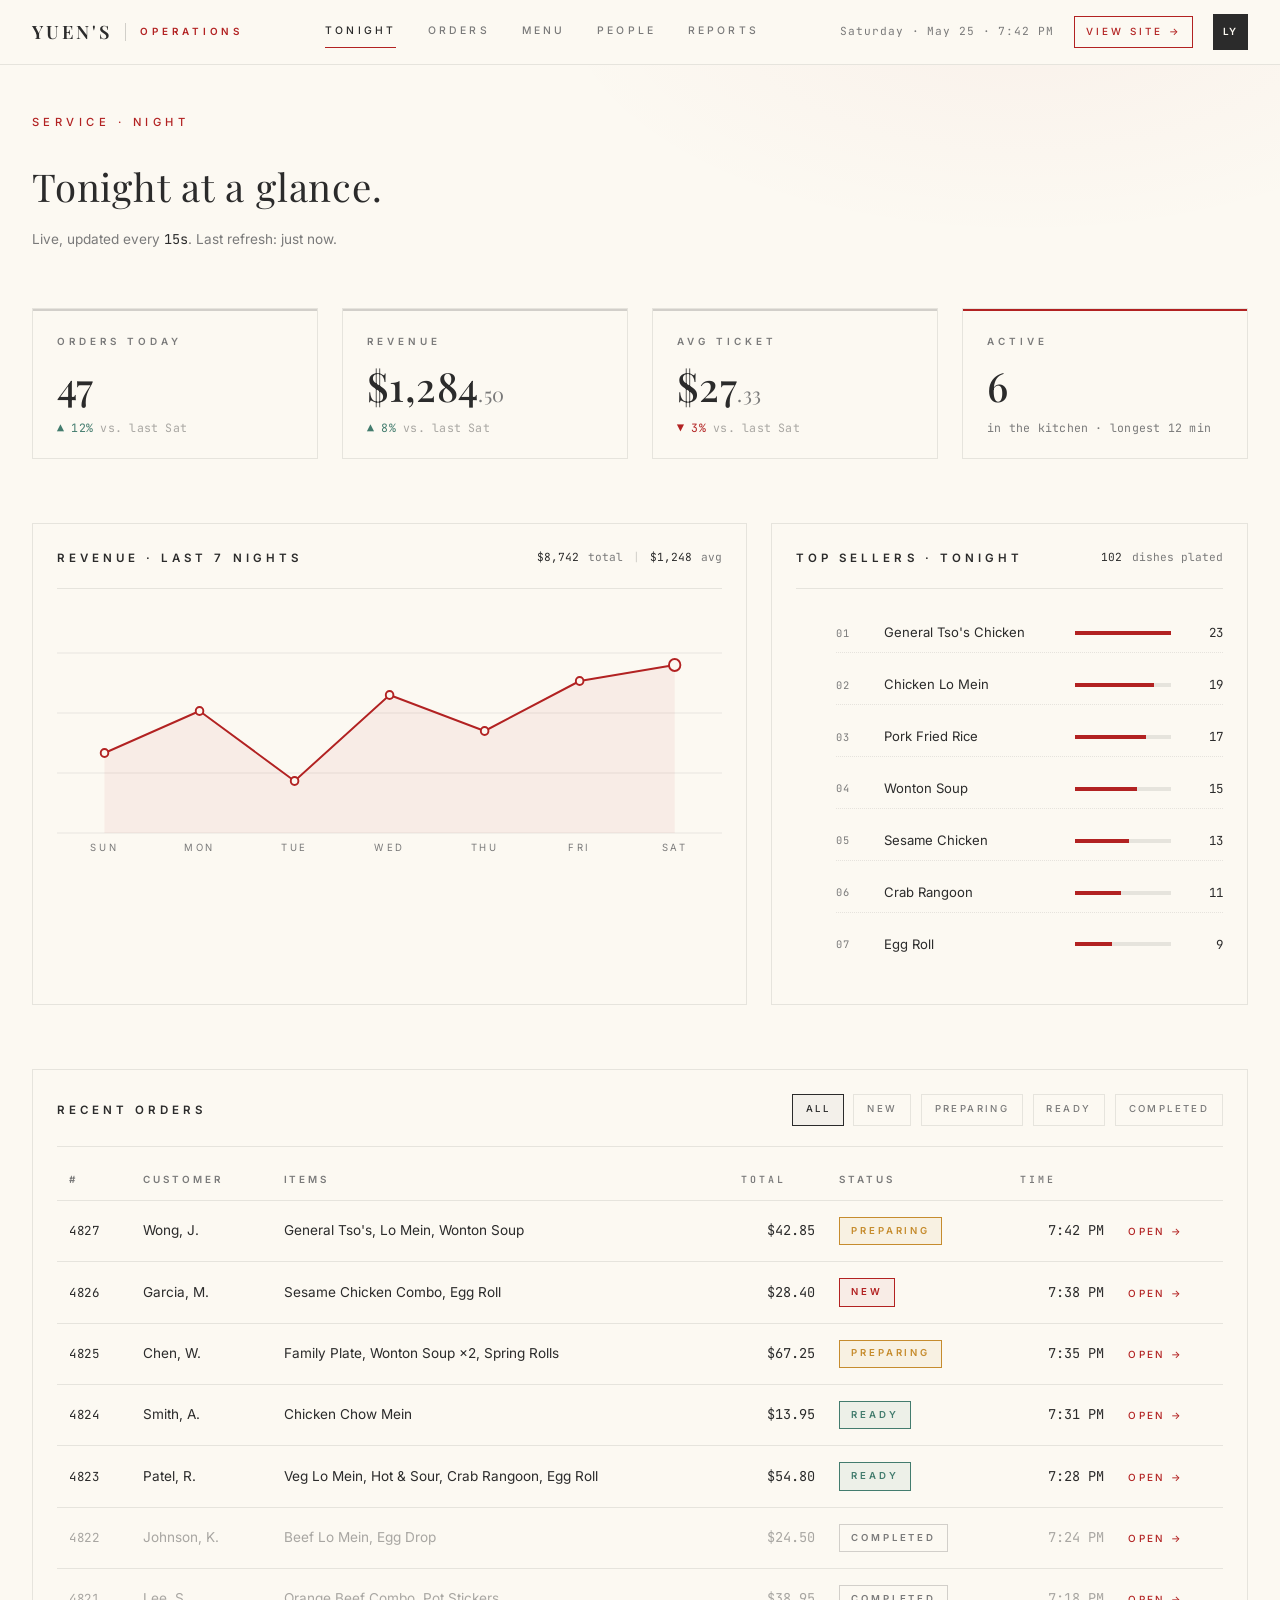
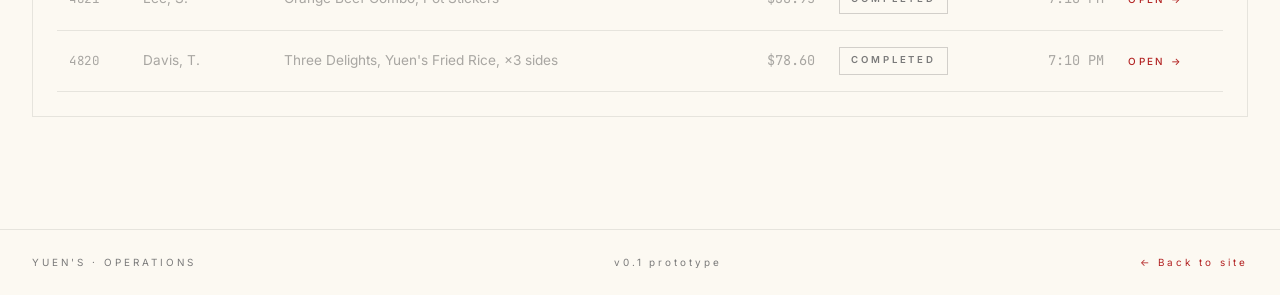
==== dashboard/index.html @ af9641c1 "Initial Yuen's landing site + ops dashboard prototype Design system (design.md) is the source of tru" ====
<!DOCTYPE html>
<html lang="en">
<head>
  <meta charset="UTF-8" />
  <meta name="viewport" content="width=device-width, initial-scale=1.0" />
  <title>Yuen's · Operations · Tonight</title>
  <meta name="description" content="Restaurant operations dashboard for Yuen's Chinese Food Carryout — orders, revenue, and kitchen status at a glance." />

  <link rel="preconnect" href="https://fonts.googleapis.com" />
  <link rel="preconnect" href="https://fonts.gstatic.com" crossorigin />
  <link href="https://fonts.googleapis.com/css2?family=Playfair+Display:wght@400;500;600&family=Inter:wght@300;400;500;600;700&family=Noto+Serif+SC:wght@400;500;600&family=JetBrains+Mono:wght@400;500&display=swap" rel="stylesheet" />

  <link rel="stylesheet" href="../styles.css" />
  <link rel="stylesheet" href="dashboard.css" />
</head>
<body class="dash">

  <!-- TOP BAR ──────────────────────────────────────────────────────── -->
  <header class="dash__topbar">
    <div class="dash__topbar-inner">
      <div class="dash__brand">
        <span class="dash__wordmark">YUEN'S</span>
        <span class="dash__divider"></span>
        <span class="dash__context">OPERATIONS</span>
      </div>

      <nav class="dash__nav" aria-label="Dashboard sections">
        <a href="#" class="is-active">TONIGHT</a>
        <a href="#">ORDERS</a>
        <a href="#">MENU</a>
        <a href="#">PEOPLE</a>
        <a href="#">REPORTS</a>
      </nav>

      <div class="dash__meta">
        <span class="dash__date" id="js-date">Saturday · May 25 · 7:42 PM</span>
        <a href="../index.html" class="dash__view-site">VIEW SITE&nbsp;→</a>
        <div class="dash__avatar" aria-label="Linda Yuen">LY</div>
      </div>
    </div>
  </header>


  <!-- PAGE HEADER ────────────────────────────────────────────────────── -->
  <section class="dash__page-head">
    <div class="dash__container">
      <p class="eyebrow">SERVICE · NIGHT</p>
      <h1 class="dash__h1">Tonight at a glance.</h1>
      <p class="dash__sub">Live, updated every <span class="dash__data">15s</span>. Last refresh: <span id="js-refresh">just now</span>.</p>
    </div>
  </section>


  <!-- KPI STRIP ──────────────────────────────────────────────────────── -->
  <section class="dash__section">
    <div class="dash__container">
      <div class="dash__kpis">

        <article class="kpi">
          <span class="kpi__accent"></span>
          <p class="kpi__label">ORDERS TODAY</p>
          <p class="kpi__value">47</p>
          <p class="kpi__delta kpi__delta--up">▲ 12% <span>vs. last Sat</span></p>
        </article>

        <article class="kpi">
          <span class="kpi__accent"></span>
          <p class="kpi__label">REVENUE</p>
          <p class="kpi__value">$1,284<span class="kpi__cents">.50</span></p>
          <p class="kpi__delta kpi__delta--up">▲ 8% <span>vs. last Sat</span></p>
        </article>

        <article class="kpi">
          <span class="kpi__accent"></span>
          <p class="kpi__label">AVG TICKET</p>
          <p class="kpi__value">$27<span class="kpi__cents">.33</span></p>
          <p class="kpi__delta kpi__delta--down">▼ 3% <span>vs. last Sat</span></p>
        </article>

        <article class="kpi kpi--accent">
          <span class="kpi__accent"></span>
          <p class="kpi__label">ACTIVE</p>
          <p class="kpi__value">6</p>
          <p class="kpi__delta">in the kitchen · longest 12 min</p>
        </article>

      </div>
    </div>
  </section>


  <!-- TREND + TOP SELLERS ────────────────────────────────────────────── -->
  <section class="dash__section">
    <div class="dash__container dash__split">

      <article class="card card--trend">
        <header class="card__head">
          <h2>REVENUE · LAST 7 NIGHTS</h2>
          <div class="card__head-meta">
            <span class="dash__data">$8,742</span> total
            <span class="dash__pipe">|</span>
            <span class="dash__data">$1,248</span> avg
          </div>
        </header>

        <!-- Sparkline SVG ───── -->
        <div class="trend">
          <svg class="trend__svg" viewBox="0 0 700 240" preserveAspectRatio="none" aria-label="Revenue, last 7 nights">
            <!-- gridlines -->
            <g class="trend__grid">
              <line x1="0" y1="40"  x2="700" y2="40"  />
              <line x1="0" y1="100" x2="700" y2="100" />
              <line x1="0" y1="160" x2="700" y2="160" />
              <line x1="0" y1="220" x2="700" y2="220" />
            </g>

            <!-- area fill under curve -->
            <path class="trend__area" d="M50,140 L150,98 L250,168 L350,82 L450,118 L550,68 L650,52 L650,220 L50,220 Z"/>

            <!-- line -->
            <path class="trend__line" d="M50,140 L150,98 L250,168 L350,82 L450,118 L550,68 L650,52"/>

            <!-- nodes -->
            <g class="trend__nodes">
              <circle cx="50"  cy="140" r="4"/>
              <circle cx="150" cy="98"  r="4"/>
              <circle cx="250" cy="168" r="4"/>
              <circle cx="350" cy="82"  r="4"/>
              <circle cx="450" cy="118" r="4"/>
              <circle cx="550" cy="68"  r="4"/>
              <circle class="trend__node--current" cx="650" cy="52" r="6"/>
            </g>

            <!-- x-axis labels -->
            <g class="trend__xlabels">
              <text x="50"  y="238">SUN</text>
              <text x="150" y="238">MON</text>
              <text x="250" y="238">TUE</text>
              <text x="350" y="238">WED</text>
              <text x="450" y="238">THU</text>
              <text x="550" y="238">FRI</text>
              <text x="650" y="238">SAT</text>
            </g>
          </svg>
        </div>
      </article>

      <article class="card card--sellers">
        <header class="card__head">
          <h2>TOP SELLERS · TONIGHT</h2>
          <div class="card__head-meta"><span class="dash__data">102</span> dishes plated</div>
        </header>

        <ol class="sellers">
          <li>
            <span class="sellers__rank">01</span>
            <span class="sellers__name">General Tso's Chicken</span>
            <span class="sellers__bar"><span style="width:100%"></span></span>
            <span class="sellers__count">23</span>
          </li>
          <li>
            <span class="sellers__rank">02</span>
            <span class="sellers__name">Chicken Lo Mein</span>
            <span class="sellers__bar"><span style="width:82%"></span></span>
            <span class="sellers__count">19</span>
          </li>
          <li>
            <span class="sellers__rank">03</span>
            <span class="sellers__name">Pork Fried Rice</span>
            <span class="sellers__bar"><span style="width:74%"></span></span>
            <span class="sellers__count">17</span>
          </li>
          <li>
            <span class="sellers__rank">04</span>
            <span class="sellers__name">Wonton Soup</span>
            <span class="sellers__bar"><span style="width:65%"></span></span>
            <span class="sellers__count">15</span>
          </li>
          <li>
            <span class="sellers__rank">05</span>
            <span class="sellers__name">Sesame Chicken</span>
            <span class="sellers__bar"><span style="width:56%"></span></span>
            <span class="sellers__count">13</span>
          </li>
          <li>
            <span class="sellers__rank">06</span>
            <span class="sellers__name">Crab Rangoon</span>
            <span class="sellers__bar"><span style="width:48%"></span></span>
            <span class="sellers__count">11</span>
          </li>
          <li>
            <span class="sellers__rank">07</span>
            <span class="sellers__name">Egg Roll</span>
            <span class="sellers__bar"><span style="width:39%"></span></span>
            <span class="sellers__count">9</span>
          </li>
        </ol>
      </article>

    </div>
  </section>


  <!-- ORDERS TABLE ───────────────────────────────────────────────────── -->
  <section class="dash__section dash__section--last">
    <div class="dash__container">
      <article class="card">
        <header class="card__head">
          <h2>RECENT ORDERS</h2>
          <div class="card__head-meta">
            <button class="chip is-active">ALL</button>
            <button class="chip">NEW</button>
            <button class="chip">PREPARING</button>
            <button class="chip">READY</button>
            <button class="chip">COMPLETED</button>
          </div>
        </header>

        <table class="orders">
          <thead>
            <tr>
              <th>#</th>
              <th>CUSTOMER</th>
              <th>ITEMS</th>
              <th class="orders__num">TOTAL</th>
              <th>STATUS</th>
              <th class="orders__num">TIME</th>
              <th></th>
            </tr>
          </thead>
          <tbody>
            <tr>
              <td><span class="orders__id">4827</span></td>
              <td>Wong, J.</td>
              <td>General Tso's, Lo Mein, Wonton Soup</td>
              <td class="orders__num">$42.85</td>
              <td><span class="pill pill--prep">PREPARING</span></td>
              <td class="orders__num">7:42 PM</td>
              <td><a href="#" class="orders__action">OPEN&nbsp;→</a></td>
            </tr>
            <tr>
              <td><span class="orders__id">4826</span></td>
              <td>Garcia, M.</td>
              <td>Sesame Chicken Combo, Egg Roll</td>
              <td class="orders__num">$28.40</td>
              <td><span class="pill pill--new">NEW</span></td>
              <td class="orders__num">7:38 PM</td>
              <td><a href="#" class="orders__action">OPEN&nbsp;→</a></td>
            </tr>
            <tr>
              <td><span class="orders__id">4825</span></td>
              <td>Chen, W.</td>
              <td>Family Plate, Wonton Soup ×2, Spring Rolls</td>
              <td class="orders__num">$67.25</td>
              <td><span class="pill pill--prep">PREPARING</span></td>
              <td class="orders__num">7:35 PM</td>
              <td><a href="#" class="orders__action">OPEN&nbsp;→</a></td>
            </tr>
            <tr>
              <td><span class="orders__id">4824</span></td>
              <td>Smith, A.</td>
              <td>Chicken Chow Mein</td>
              <td class="orders__num">$13.95</td>
              <td><span class="pill pill--ready">READY</span></td>
              <td class="orders__num">7:31 PM</td>
              <td><a href="#" class="orders__action">OPEN&nbsp;→</a></td>
            </tr>
            <tr>
              <td><span class="orders__id">4823</span></td>
              <td>Patel, R.</td>
              <td>Veg Lo Mein, Hot &amp; Sour, Crab Rangoon, Egg Roll</td>
              <td class="orders__num">$54.80</td>
              <td><span class="pill pill--ready">READY</span></td>
              <td class="orders__num">7:28 PM</td>
              <td><a href="#" class="orders__action">OPEN&nbsp;→</a></td>
            </tr>
            <tr class="is-completed">
              <td><span class="orders__id">4822</span></td>
              <td>Johnson, K.</td>
              <td>Beef Lo Mein, Egg Drop</td>
              <td class="orders__num">$24.50</td>
              <td><span class="pill pill--done">COMPLETED</span></td>
              <td class="orders__num">7:24 PM</td>
              <td><a href="#" class="orders__action">OPEN&nbsp;→</a></td>
            </tr>
            <tr class="is-completed">
              <td><span class="orders__id">4821</span></td>
              <td>Lee, S.</td>
              <td>Orange Beef Combo, Pot Stickers</td>
              <td class="orders__num">$38.95</td>
              <td><span class="pill pill--done">COMPLETED</span></td>
              <td class="orders__num">7:18 PM</td>
              <td><a href="#" class="orders__action">OPEN&nbsp;→</a></td>
            </tr>
            <tr class="is-completed">
              <td><span class="orders__id">4820</span></td>
              <td>Davis, T.</td>
              <td>Three Delights, Yuen's Fried Rice, ×3 sides</td>
              <td class="orders__num">$78.60</td>
              <td><span class="pill pill--done">COMPLETED</span></td>
              <td class="orders__num">7:10 PM</td>
              <td><a href="#" class="orders__action">OPEN&nbsp;→</a></td>
            </tr>
          </tbody>
        </table>
      </article>
    </div>
  </section>


  <footer class="dash__footer">
    <div class="dash__container dash__footer-inner">
      <span>YUEN'S · OPERATIONS</span>
      <span>v0.1 prototype</span>
      <a href="../index.html">← Back to site</a>
    </div>
  </footer>

  <script>
    // Filter chips — visual only for now
    document.querySelectorAll('.chip').forEach(c => {
      c.addEventListener('click', () => {
        document.querySelectorAll('.chip').forEach(x => x.classList.remove('is-active'));
        c.classList.add('is-active');
      });
    });

    // Live-ish "refresh just now" counter, harmless
    const refresh = document.getElementById('js-refresh');
    let sec = 0;
    setInterval(() => {
      sec += 15;
      refresh.textContent = sec < 60 ? `${sec}s ago` : `${Math.floor(sec/60)}m ago`;
    }, 15000);
  </script>
</body>
</html>
---- styles.css ----
/* ─────────────────────────────────────────────────────────────────
   YUEN'S — Modern Eastern Heritage (新中式)
   Design system tokens per design.md
   ───────────────────────────────────────────────────────────────── */

:root {
  /* Palette */
  --c-paper:        #FCF9F2;   /* 宣纸白 — warm rice paper */
  --c-ink:          #2B2B2B;   /* 松烟墨 — pine smoke */
  --c-mist:         #7A7A7A;   /* 暮云灰 — misty rain */
  --c-vermilion:    #B22222;   /* 朱砂红 — vermilion */
  --c-vermilion-dk: #911B1B;
  --c-jade:         #437C6E;   /* 翡翠绿 — imperial jade */
  --c-ink-10:       rgba(43, 43, 43, 0.10);
  --c-ink-20:       rgba(43, 43, 43, 0.20);
  --c-ink-40:       rgba(43, 43, 43, 0.40);
  --c-ink-60:       rgba(43, 43, 43, 0.60);

  /* Type */
  --f-serif:    "Playfair Display", "Noto Serif SC", "Songti SC", serif;
  --f-sans:     "Inter", "Helvetica Neue", system-ui, sans-serif;
  --f-cn:       "Noto Serif SC", "Songti SC", serif;

  /* Spacing & layout */
  --container:  1200px;
  --gutter:     2rem;
  --section-py: 8rem;            /* generous 留白 between sections */

  /* Motion */
  --ease-qi: cubic-bezier(0.25, 1, 0.5, 1);
}

/* Reset essentials */
*, *::before, *::after { box-sizing: border-box; }
html { -webkit-text-size-adjust: 100%; scroll-behavior: smooth; }
body {
  margin: 0;
  background: var(--c-paper);
  color: var(--c-ink);
  font-family: var(--f-sans);
  font-size: 16px;
  line-height: 1.75;
  -webkit-font-smoothing: antialiased;
  -moz-osx-font-smoothing: grayscale;
}
img, svg { display: block; max-width: 100%; }
a { color: inherit; text-decoration: none; }
button { font: inherit; cursor: pointer; background: none; border: 0; color: inherit; }
ul { list-style: none; padding: 0; margin: 0; }
table { border-collapse: collapse; }

/* Layout ─────────────────────────────────────────────────────────── */
.container {
  max-width: var(--container);
  margin: 0 auto;
  padding: 0 var(--gutter);
}

/* Buttons ────────────────────────────────────────────────────────── */
.btn {
  display: inline-block;
  padding: 1rem 2rem;
  font-family: var(--f-sans);
  font-size: 0.72rem;
  font-weight: 500;
  letter-spacing: 0.2em;
  text-transform: uppercase;
  border-radius: 0;
  transition: all 350ms var(--ease-qi);
  white-space: nowrap;
}
.btn--primary {
  background: var(--c-vermilion);
  color: var(--c-paper);
  border: 1px solid var(--c-vermilion);
}
.btn--primary:hover { background: var(--c-vermilion-dk); border-color: var(--c-vermilion-dk); }
.btn--ghost {
  background: transparent;
  color: var(--c-ink);
  border: 1px solid var(--c-ink-20);
}
.btn--ghost:hover { border-color: var(--c-ink); background: rgba(43,43,43,0.04); }
.btn--inverse {
  background: transparent;
  color: var(--c-paper);
  border: 1px solid rgba(252,249,242,0.4);
}
.btn--inverse:hover { background: var(--c-paper); color: var(--c-vermilion); border-color: var(--c-paper); }

/* Eyebrow text shared across sections */
.eyebrow {
  margin: 0 0 1.25rem;
  color: var(--c-vermilion);
  font-family: var(--f-sans);
  font-size: 0.7rem;
  font-weight: 500;
  letter-spacing: 0.4em;
  text-transform: uppercase;
}

/* Section header (reused) ─────────────────────────────────────────── */
.section-header {
  text-align: center;
  margin-bottom: 5rem;
}
.section-header--left { text-align: left; }
.section-header__ornament {
  color: var(--c-vermilion);
  font-size: 0.85rem;
  margin-bottom: 1rem;
  letter-spacing: 0.5em;
}
.section-header h2 {
  margin: 0;
  font-family: var(--f-sans);
  font-size: 0.85rem;
  font-weight: 500;
  letter-spacing: 0.5em;
  color: var(--c-ink);
}
.section-header__sub {
  margin: 1.5rem 0 0;
  font-family: var(--f-serif);
  font-style: italic;
  font-size: 1.5rem;
  color: var(--c-mist);
  font-weight: 400;
}

/* Placeholder marker (helps Chris see what's stubbed) */
.placeholder {
  color: var(--c-jade);
  border-bottom: 1px dashed var(--c-jade);
  padding-bottom: 1px;
}

/* §0  NAV ──────────────────────────────────────────────────────────── */
.nav {
  position: sticky;
  top: 0;
  z-index: 50;
  background: rgba(252, 249, 242, 0.92);
  backdrop-filter: blur(10px);
  -webkit-backdrop-filter: blur(10px);
  border-bottom: 1px solid var(--c-ink-10);
}
.nav__inner {
  display: flex;
  align-items: center;
  justify-content: space-between;
  padding-top: 1.25rem;
  padding-bottom: 1.25rem;
  gap: 2rem;
}
.nav__brand { display: flex; flex-direction: column; line-height: 1.1; }
.nav__wordmark {
  font-family: var(--f-serif);
  font-size: 1.4rem;
  font-weight: 600;
  letter-spacing: 0.15em;
}
.nav__sub {
  font-family: var(--f-cn);
  font-size: 0.62rem;
  letter-spacing: 0.3em;
  color: var(--c-mist);
  margin-top: 0.2rem;
}
.nav__links {
  display: flex;
  gap: 2.5rem;
  font-family: var(--f-sans);
  font-size: 0.72rem;
  letter-spacing: 0.25em;
  color: var(--c-mist);
}
.nav__links a { transition: color 300ms var(--ease-qi); }
.nav__links a:hover { color: var(--c-ink); }
.nav__cta { font-size: 0.65rem; padding: 0.7rem 1.4rem; }

/* Mobile nav toggle */
.nav__toggle { display: none; width: 28px; height: 24px; flex-direction: column; justify-content: space-between; padding: 0; }
.nav__toggle span { display: block; height: 1px; width: 100%; background: var(--c-ink); transition: transform 350ms var(--ease-qi); }
.nav__mobile {
  display: none;
  flex-direction: column;
  gap: 0;
  padding: 1rem var(--gutter) 2rem;
  border-top: 1px solid var(--c-ink-10);
  background: var(--c-paper);
}
.nav__mobile a {
  padding: 1rem 0;
  font-size: 0.85rem;
  letter-spacing: 0.25em;
  border-bottom: 1px solid var(--c-ink-10);
}
.nav.is-open .nav__mobile { display: flex; }
.nav.is-open .nav__toggle span:nth-child(1) { transform: translateY(11px) rotate(45deg); }
.nav.is-open .nav__toggle span:nth-child(2) { opacity: 0; }
.nav.is-open .nav__toggle span:nth-child(3) { transform: translateY(-11px) rotate(-45deg); }


/* §1  HERO ────────────────────────────────────────────────────────── */
.hero {
  position: relative;
  min-height: calc(100vh - 4.5rem);
  display: flex;
  align-items: center;
  overflow: hidden;
}
.hero__ink {
  position: absolute;
  inset: 0;
  width: 100%;
  height: 100%;
  pointer-events: none;
  z-index: 0;
}
.ink-blob { transform-origin: center; will-change: transform; }
@keyframes drift1 {
  0%   { transform: translate(0,   0  ) scale(1);    opacity: 0.9; }
  50%  { transform: translate(40px, -60px) scale(1.05); opacity: 1; }
  100% { transform: translate(0,   -120px) scale(1.1); opacity: 0; }
}
@keyframes drift2 {
  0%   { transform: translate(0,   0   ) scale(1);    opacity: 0.85; }
  50%  { transform: translate(-50px,-80px) scale(1.08); opacity: 1; }
  100% { transform: translate(0,   -160px) scale(1.15); opacity: 0; }
}
.ink-blob--1 { animation: drift1 18s var(--ease-qi) infinite; }
.ink-blob--2 { animation: drift2 22s var(--ease-qi) infinite; animation-delay: -3s; }
.ink-blob--3 { animation: drift1 24s var(--ease-qi) infinite; animation-delay: -7s; }
.ink-blob--4 { animation: drift2 20s var(--ease-qi) infinite; animation-delay: -11s; }
.ink-blob--5 { animation: drift1 26s var(--ease-qi) infinite; animation-delay: -5s; }
.ink-blob--6 { animation: drift2 28s var(--ease-qi) infinite; animation-delay: -14s; }

.hero__inner {
  position: relative;
  z-index: 1;
  display: grid;
  grid-template-columns: 1.4fr 1fr;
  gap: 4rem;
  align-items: center;
  padding-top: 6rem;
  padding-bottom: 6rem;
}
.hero__h1 {
  margin: 0 0 1.75rem;
  font-family: var(--f-serif);
  font-size: clamp(2.5rem, 6vw, 5rem);
  font-weight: 400;
  line-height: 1.15;
  letter-spacing: 0.02em;
}
.hero__h1 em {
  font-style: italic;
  color: var(--c-vermilion);
  font-weight: 500;
}
.hero__sub {
  margin: 0 0 2.5rem;
  font-family: var(--f-sans);
  font-size: 0.95rem;
  line-height: 1.85;
  color: var(--c-mist);
  max-width: 30rem;
}
.hero__cta { display: flex; gap: 1rem; flex-wrap: wrap; }

.hero__stamp {
  display: flex;
  gap: 1.5rem;
  justify-self: end;
  align-items: flex-end;
  color: var(--c-ink-60);
  user-select: none;
}
.hero__seq {
  display: flex;
  flex-direction: column;
  align-items: center;
  gap: 0.5rem;
}
.hero__seq span:first-child {
  font-family: var(--f-sans);
  font-size: 0.62rem;
  letter-spacing: 0.5em;
}
.hero__line { width: 1px; height: 6rem; background: var(--c-ink-10); }
.hero__chop {
  padding: 1.5rem 2rem;
  border: 1px solid var(--c-ink-20);
  text-align: center;
  font-family: var(--f-cn);
  letter-spacing: 0.3em;
  background: rgba(252, 249, 242, 0.6);
  backdrop-filter: blur(4px);
}
.hero__diamond { color: var(--c-vermilion); font-size: 0.8rem; margin-bottom: 0.6rem; }
.hero__chinese { font-size: 1.1rem; color: var(--c-ink); }
.hero__counter {
  margin-top: 0.6rem;
  font-family: var(--f-sans);
  font-size: 0.6rem;
  letter-spacing: 0.2em;
  color: var(--c-ink-40);
}


/* §2  MENU ────────────────────────────────────────────────────────── */
.menu { padding: var(--section-py) 0; border-top: 1px solid var(--c-ink-10); }
.menu__tabs {
  display: flex;
  flex-wrap: wrap;
  justify-content: center;
  gap: 0.5rem;
  margin-bottom: 5rem;
  padding-bottom: 2rem;
  border-bottom: 1px solid var(--c-ink-10);
}
.menu__tab {
  padding: 0.65rem 1.1rem;
  font-family: var(--f-sans);
  font-size: 0.65rem;
  font-weight: 500;
  letter-spacing: 0.25em;
  color: var(--c-mist);
  border: 1px solid transparent;
  transition: all 300ms var(--ease-qi);
}
.menu__tab:hover { color: var(--c-ink); }
.menu__tab.is-active {
  color: var(--c-ink);
  border-color: var(--c-ink);
}
.menu__cat { margin-bottom: 5rem; }
.menu__cat[hidden] { display: none; }
.menu__cat-name {
  margin: 0 0 0.5rem;
  font-family: var(--f-sans);
  font-size: 0.72rem;
  font-weight: 600;
  letter-spacing: 0.4em;
  color: var(--c-vermilion);
  padding-bottom: 1rem;
  border-bottom: 1px solid var(--c-ink-10);
}
.menu__cat-blurb {
  margin: 1rem 0 2rem;
  font-family: var(--f-serif);
  font-style: italic;
  font-size: 1rem;
  color: var(--c-mist);
  max-width: 36rem;
}
.menu__items {
  display: grid;
  grid-template-columns: 1fr 1fr;
  column-gap: 5rem;
  row-gap: 0.4rem;
  margin-top: 2rem;
}
.menu__items li {
  display: flex;
  align-items: baseline;
  gap: 0.5rem;
  padding: 0.6rem 0;
  font-family: var(--f-serif);
  font-size: 1.05rem;
  border-bottom: 1px dotted var(--c-ink-10);
}
.menu__items li > span:first-child { flex-shrink: 0; }
.menu__items li em { font-style: italic; color: var(--c-mist); font-size: 0.85em; margin-left: 0.4em; }
.menu__dots { flex: 1; border-bottom: 1px dotted var(--c-ink-20); transform: translateY(-4px); }
.menu__price {
  font-family: var(--f-sans);
  font-size: 0.95rem;
  color: var(--c-ink);
  font-variant-numeric: tabular-nums;
  flex-shrink: 0;
}
.menu__footer { text-align: center; margin-top: 4rem; }


/* §3  STORY ───────────────────────────────────────────────────────── */
.story { padding: var(--section-py) 0; background: rgba(43, 43, 43, 0.02); }
.story__grid {
  display: grid;
  grid-template-columns: 1fr 1.2fr;
  gap: 5rem;
  align-items: start;
}
.story__photo {
  width: 100%;
  aspect-ratio: 4 / 5;
  background:
    linear-gradient(135deg, rgba(43,43,43,0.15), rgba(43,43,43,0.4)),
    repeating-linear-gradient(45deg, rgba(43,43,43,0.04) 0 2px, transparent 2px 8px);
  border: 1px solid var(--c-ink-20);
}
.story__image figcaption {
  margin-top: 1rem;
  font-family: var(--f-sans);
  font-size: 0.7rem;
  letter-spacing: 0.2em;
  text-transform: uppercase;
  color: var(--c-mist);
}
.story__text p {
  margin: 0 0 1.5rem;
  font-family: var(--f-serif);
  font-size: 1.15rem;
  line-height: 1.85;
  color: var(--c-ink);
  font-weight: 400;
}
.story__quote {
  margin: 6rem 0 0;
  text-align: center;
  padding: 3rem 0;
  border-top: 1px solid var(--c-ink-10);
  border-bottom: 1px solid var(--c-ink-10);
}
.story__quote-cn {
  margin: 0 0 1rem;
  font-family: var(--f-cn);
  font-size: 2rem;
  letter-spacing: 0.4em;
  color: var(--c-ink);
}
.story__quote-en {
  margin: 0;
  font-family: var(--f-serif);
  font-size: 1.05rem;
  color: var(--c-mist);
}


/* §4  VISIT ───────────────────────────────────────────────────────── */
.visit { padding: var(--section-py) 0; border-top: 1px solid var(--c-ink-10); }
.visit__grid {
  display: grid;
  grid-template-columns: 1fr 1.4fr 1fr;
  gap: 4rem;
}
.visit__col-name {
  margin: 0 0 1.5rem;
  font-family: var(--f-sans);
  font-size: 0.7rem;
  font-weight: 600;
  letter-spacing: 0.4em;
  color: var(--c-vermilion);
  padding-bottom: 0.75rem;
  border-bottom: 1px solid var(--c-ink-10);
}
.visit__hours { width: 100%; font-family: var(--f-sans); font-size: 0.95rem; }
.visit__hours th,
.visit__hours td { padding: 0.5rem 0; text-align: left; font-weight: normal; vertical-align: baseline; }
.visit__hours th {
  width: 3rem;
  font-size: 0.7rem;
  letter-spacing: 0.25em;
  color: var(--c-mist);
}
.visit__hours em { font-style: italic; color: var(--c-mist); }
.visit__note {
  margin-top: 1.5rem;
  font-size: 0.82rem;
  line-height: 1.7;
  color: var(--c-mist);
}
.visit__address {
  font-family: var(--f-serif);
  font-size: 1.2rem;
  line-height: 1.6;
  margin: 0 0 0.5rem;
}
.visit__contact {
  font-family: var(--f-serif);
  font-size: 1.2rem;
  line-height: 1.8;
  margin: 0;
}
.visit__contact a { transition: color 300ms var(--ease-qi); }
.visit__contact a:hover { color: var(--c-vermilion); }
.visit__map {
  margin-top: 1.5rem;
  aspect-ratio: 16 / 9;
  background:
    linear-gradient(rgba(43,43,43,0.06), rgba(43,43,43,0.06)),
    repeating-linear-gradient(0deg, transparent 0 39px, var(--c-ink-10) 39px 40px),
    repeating-linear-gradient(90deg, transparent 0 39px, var(--c-ink-10) 39px 40px);
  border: 1px solid var(--c-ink-20);
  display: flex;
  align-items: center;
  justify-content: center;
  font-family: var(--f-sans);
  font-size: 0.7rem;
  letter-spacing: 0.4em;
  color: var(--c-ink-40);
}


/* §5  ORDER CTA ───────────────────────────────────────────────────── */
.order { background: var(--c-vermilion); color: var(--c-paper); padding: 7rem 0; }
.order__inner { text-align: center; max-width: 50rem; margin: 0 auto; }
.order__h2 {
  margin: 0 0 1.5rem;
  font-family: var(--f-serif);
  font-size: clamp(2.25rem, 5vw, 3.75rem);
  font-weight: 400;
  line-height: 1.15;
  letter-spacing: 0.02em;
}
.order__sub {
  margin: 0 0 3rem;
  font-family: var(--f-sans);
  font-size: 0.95rem;
  letter-spacing: 0.05em;
  opacity: 0.85;
}
.order__platforms {
  display: grid;
  grid-template-columns: repeat(auto-fit, minmax(180px, 1fr));
  gap: 1rem;
}


/* §6  FOOTER ──────────────────────────────────────────────────────── */
.footer { background: var(--c-ink); color: var(--c-paper); padding: 4rem 0 2rem; }
.footer__inner {
  display: grid;
  grid-template-columns: 1fr 1.5fr 1fr;
  gap: 2rem;
  align-items: center;
  padding-bottom: 2rem;
  border-bottom: 1px solid rgba(252,249,242,0.1);
}
.footer__brand { display: flex; flex-direction: column; }
.footer__wordmark {
  font-family: var(--f-serif);
  font-size: 1.4rem;
  font-weight: 600;
  letter-spacing: 0.15em;
}
.footer__tag {
  margin-top: 0.4rem;
  font-size: 0.72rem;
  letter-spacing: 0.2em;
  color: rgba(252,249,242,0.5);
}
.footer__nav {
  display: flex;
  justify-content: center;
  gap: 2rem;
  font-family: var(--f-sans);
  font-size: 0.7rem;
  letter-spacing: 0.3em;
  color: rgba(252,249,242,0.7);
}
.footer__nav a { transition: color 300ms var(--ease-qi); }
.footer__nav a:hover { color: var(--c-paper); }
.footer__social {
  display: flex;
  justify-content: flex-end;
  gap: 1.5rem;
  font-family: var(--f-sans);
  font-size: 0.72rem;
  letter-spacing: 0.3em;
}
.footer__copy {
  margin: 2rem 0 0;
  text-align: center;
  font-family: var(--f-sans);
  font-size: 0.65rem;
  letter-spacing: 0.25em;
  color: rgba(252,249,242,0.4);
}


/* Responsive ──────────────────────────────────────────────────────── */
@media (max-width: 900px) {
  :root { --section-py: 5rem; }

  .nav__links, .nav__cta { display: none; }
  .nav__toggle { display: flex; }

  .hero__inner { grid-template-columns: 1fr; gap: 3rem; padding-top: 4rem; padding-bottom: 4rem; }
  .hero__stamp { justify-self: start; }

  .menu__items { grid-template-columns: 1fr; column-gap: 0; }

  .story__grid { grid-template-columns: 1fr; gap: 3rem; }
  .story__photo { aspect-ratio: 4 / 3; }

  .visit__grid { grid-template-columns: 1fr; gap: 3rem; }

  .footer__inner { grid-template-columns: 1fr; text-align: center; gap: 1.5rem; }
  .footer__nav, .footer__social { justify-content: center; }
}

/* Reduced motion — honor system preference (and design.md tone) */
@media (prefers-reduced-motion: reduce) {
  *, *::before, *::after {
    animation-duration: 0.01ms !important;
    animation-iteration-count: 1 !important;
    transition-duration: 0.01ms !important;
  }
  html { scroll-behavior: auto; }
  .ink-blob { opacity: 0.7; }
}
---- dashboard/dashboard.css ----
/* ─────────────────────────────────────────────────────────────────
   YUEN'S — Operations Dashboard
   Extends design.md tokens from ../styles.css with denser layout.
   ───────────────────────────────────────────────────────────────── */

:root {
  --f-mono:     "JetBrains Mono", "SF Mono", ui-monospace, Menlo, monospace;
  --c-status-new:   var(--c-vermilion);
  --c-status-prep:  #C68C2E;            /* amber 黄柏 */
  --c-status-ready: var(--c-jade);
  --c-status-done:  var(--c-mist);
  --dash-container: 1480px;
  --dash-section-py: 2rem;
}

.dash {
  background:
    radial-gradient(800px 400px at 80% 0%, rgba(178,34,34,0.04), transparent 60%),
    var(--c-paper);
  min-height: 100vh;
}

.dash__container {
  max-width: var(--dash-container);
  margin: 0 auto;
  padding: 0 var(--gutter);
}

.dash__data { font-family: var(--f-mono); font-feature-settings: "tnum"; color: var(--c-ink); }


/* TOP BAR ─────────────────────────────────────────────────────────── */
.dash__topbar {
  background: var(--c-paper);
  border-bottom: 1px solid var(--c-ink-10);
  position: sticky; top: 0; z-index: 50;
}
.dash__topbar-inner {
  max-width: var(--dash-container);
  margin: 0 auto;
  padding: 0.9rem var(--gutter);
  display: grid;
  grid-template-columns: auto 1fr auto;
  align-items: center;
  gap: 2.5rem;
}
.dash__brand { display: flex; align-items: center; gap: 0.85rem; }
.dash__wordmark {
  font-family: var(--f-serif);
  font-size: 1.15rem;
  font-weight: 600;
  letter-spacing: 0.15em;
}
.dash__divider { width: 1px; height: 1.1rem; background: var(--c-ink-20); }
.dash__context {
  font-family: var(--f-sans);
  font-size: 0.62rem;
  font-weight: 600;
  letter-spacing: 0.4em;
  color: var(--c-vermilion);
}

.dash__nav {
  display: flex;
  gap: 2rem;
  font-family: var(--f-sans);
  font-size: 0.65rem;
  font-weight: 500;
  letter-spacing: 0.3em;
  color: var(--c-mist);
  justify-self: center;
}
.dash__nav a { padding: 0.4rem 0; border-bottom: 1px solid transparent; transition: all 250ms var(--ease-qi); }
.dash__nav a:hover { color: var(--c-ink); }
.dash__nav a.is-active { color: var(--c-ink); border-bottom-color: var(--c-vermilion); }

.dash__meta { display: flex; align-items: center; gap: 1.25rem; }
.dash__date {
  font-family: var(--f-mono);
  font-size: 0.7rem;
  letter-spacing: 0.08em;
  color: var(--c-mist);
}
.dash__view-site {
  font-family: var(--f-sans);
  font-size: 0.62rem;
  letter-spacing: 0.3em;
  color: var(--c-vermilion);
  font-weight: 500;
  padding: 0.4rem 0.7rem;
  border: 1px solid var(--c-vermilion);
  transition: all 250ms var(--ease-qi);
}
.dash__view-site:hover { background: var(--c-vermilion); color: var(--c-paper); }
.dash__avatar {
  width: 2.2rem;
  height: 2.2rem;
  background: var(--c-ink);
  color: var(--c-paper);
  font-family: var(--f-sans);
  font-size: 0.62rem;
  font-weight: 600;
  letter-spacing: 0.1em;
  display: flex;
  align-items: center;
  justify-content: center;
}


/* PAGE HEAD ─────────────────────────────────────────────────────── */
.dash__page-head { padding: 3rem 0 1.5rem; }
.dash__h1 {
  margin: 0 0 0.5rem;
  font-family: var(--f-serif);
  font-size: clamp(1.75rem, 3vw, 2.5rem);
  font-weight: 400;
  letter-spacing: 0.02em;
}
.dash__sub {
  margin: 0;
  font-family: var(--f-sans);
  font-size: 0.85rem;
  color: var(--c-mist);
}


/* SECTION wrapper ─────────────────────────────────────────────────── */
.dash__section { padding: var(--dash-section-py) 0; }
.dash__section--last { padding-bottom: 4rem; }
.dash__split {
  display: grid;
  grid-template-columns: 1.5fr 1fr;
  gap: 1.5rem;
}


/* KPI CARDS ───────────────────────────────────────────────────────── */
.dash__kpis {
  display: grid;
  grid-template-columns: repeat(4, 1fr);
  gap: 1.5rem;
}
.kpi {
  position: relative;
  padding: 1.5rem 1.5rem 1.25rem;
  border: 1px solid var(--c-ink-10);
  background: var(--c-paper);
  overflow: hidden;
}
.kpi__accent {
  position: absolute;
  top: 0; left: 0; right: 0;
  height: 2px;
  background: var(--c-ink-20);
}
.kpi--accent .kpi__accent { background: var(--c-vermilion); }
.kpi__label {
  margin: 0 0 1rem;
  font-family: var(--f-sans);
  font-size: 0.62rem;
  font-weight: 600;
  letter-spacing: 0.4em;
  color: var(--c-mist);
}
.kpi__value {
  margin: 0 0 0.75rem;
  font-family: var(--f-serif);
  font-size: 2.5rem;
  font-weight: 500;
  line-height: 1;
  letter-spacing: 0.01em;
  font-variant-numeric: tabular-nums;
}
.kpi__cents { font-size: 1.25rem; color: var(--c-mist); font-weight: 400; }
.kpi__delta {
  margin: 0;
  font-family: var(--f-mono);
  font-size: 0.72rem;
  color: var(--c-mist);
  letter-spacing: 0.02em;
}
.kpi__delta span { color: var(--c-ink-40); }
.kpi__delta--up   { color: var(--c-jade); }
.kpi__delta--down { color: var(--c-vermilion); }


/* CARDS (generic shell) ───────────────────────────────────────────── */
.card {
  border: 1px solid var(--c-ink-10);
  background: var(--c-paper);
  padding: 1.5rem;
}
.card__head {
  display: flex;
  justify-content: space-between;
  align-items: center;
  gap: 1rem;
  padding-bottom: 1.25rem;
  margin-bottom: 1.5rem;
  border-bottom: 1px solid var(--c-ink-10);
}
.card__head h2 {
  margin: 0;
  font-family: var(--f-sans);
  font-size: 0.72rem;
  font-weight: 600;
  letter-spacing: 0.35em;
  color: var(--c-ink);
}
.card__head-meta {
  display: flex;
  align-items: center;
  gap: 0.6rem;
  font-family: var(--f-mono);
  font-size: 0.7rem;
  color: var(--c-mist);
}
.dash__pipe { color: var(--c-ink-20); }


/* TREND CHART ─────────────────────────────────────────────────────── */
.trend { width: 100%; }
.trend__svg { width: 100%; height: 240px; display: block; }
.trend__grid line { stroke: var(--c-ink-10); stroke-width: 1; }
.trend__area { fill: rgba(178, 34, 34, 0.06); }
.trend__line {
  fill: none;
  stroke: var(--c-vermilion);
  stroke-width: 2;
  stroke-linecap: round;
  stroke-linejoin: round;
}
.trend__nodes circle { fill: var(--c-paper); stroke: var(--c-vermilion); stroke-width: 2; }
.trend__node--current { fill: var(--c-vermilion); stroke: var(--c-paper); stroke-width: 2; }
.trend__xlabels text {
  font-family: var(--f-sans);
  font-size: 10px;
  letter-spacing: 0.3em;
  fill: var(--c-mist);
  text-anchor: middle;
}


/* TOP SELLERS ─────────────────────────────────────────────────────── */
.sellers { display: flex; flex-direction: column; gap: 0.75rem; }
.sellers li {
  display: grid;
  grid-template-columns: 2.25rem 1fr 6rem 2.5rem;
  align-items: center;
  gap: 0.75rem;
  padding: 0.5rem 0;
  font-family: var(--f-sans);
  font-size: 0.82rem;
  border-bottom: 1px dotted var(--c-ink-10);
}
.sellers li:last-child { border-bottom: 0; }
.sellers__rank {
  font-family: var(--f-mono);
  font-size: 0.65rem;
  color: var(--c-mist);
  letter-spacing: 0.1em;
}
.sellers__name { color: var(--c-ink); }
.sellers__bar {
  height: 4px;
  background: var(--c-ink-10);
  position: relative;
}
.sellers__bar span {
  display: block;
  height: 100%;
  background: var(--c-vermilion);
}
.sellers__count {
  font-family: var(--f-mono);
  font-size: 0.78rem;
  color: var(--c-ink);
  text-align: right;
  font-variant-numeric: tabular-nums;
}


/* ORDERS TABLE ────────────────────────────────────────────────────── */
.orders { width: 100%; font-family: var(--f-sans); font-size: 0.85rem; }
.orders thead th {
  text-align: left;
  padding: 0 0.75rem 0.75rem;
  font-size: 0.62rem;
  font-weight: 600;
  letter-spacing: 0.3em;
  color: var(--c-mist);
  border-bottom: 1px solid var(--c-ink-10);
}
.orders tbody tr {
  border-bottom: 1px solid var(--c-ink-10);
  transition: background 200ms var(--ease-qi);
}
.orders tbody tr:hover { background: rgba(178,34,34,0.03); }
.orders tbody tr.is-completed { color: var(--c-ink-40); }
.orders tbody tr.is-completed .orders__id { color: var(--c-ink-40); }
.orders td {
  padding: 1rem 0.75rem;
  vertical-align: middle;
}
.orders__id {
  font-family: var(--f-mono);
  font-size: 0.78rem;
  color: var(--c-ink);
  letter-spacing: 0.05em;
}
.orders__num {
  font-family: var(--f-mono);
  font-variant-numeric: tabular-nums;
  text-align: right;
  white-space: nowrap;
}
.orders__action {
  font-family: var(--f-sans);
  font-size: 0.62rem;
  font-weight: 500;
  letter-spacing: 0.25em;
  color: var(--c-vermilion);
  white-space: nowrap;
}
.orders__action:hover { text-decoration: underline; text-underline-offset: 4px; }


/* STATUS PILLS ────────────────────────────────────────────────────── */
.pill {
  display: inline-block;
  padding: 0.3rem 0.7rem;
  font-family: var(--f-sans);
  font-size: 0.6rem;
  font-weight: 600;
  letter-spacing: 0.3em;
  border: 1px solid;
  background: var(--c-paper);
  white-space: nowrap;
}
.pill--new   { color: var(--c-status-new);   border-color: var(--c-status-new);   background: rgba(178,34,34,0.06); }
.pill--prep  { color: var(--c-status-prep);  border-color: var(--c-status-prep);  background: rgba(198,140,46,0.08); }
.pill--ready { color: var(--c-status-ready); border-color: var(--c-status-ready); background: rgba(67,124,110,0.08); }
.pill--done  { color: var(--c-status-done);  border-color: var(--c-ink-20);       background: transparent; }


/* CHIPS (filter pills in card head) ───────────────────────────────── */
.chip {
  padding: 0.4rem 0.8rem;
  font-family: var(--f-sans);
  font-size: 0.6rem;
  font-weight: 500;
  letter-spacing: 0.25em;
  color: var(--c-mist);
  border: 1px solid var(--c-ink-10);
  transition: all 200ms var(--ease-qi);
}
.chip:hover { color: var(--c-ink); }
.chip.is-active { color: var(--c-ink); border-color: var(--c-ink); background: rgba(43,43,43,0.04); }


/* FOOTER ──────────────────────────────────────────────────────────── */
.dash__footer {
  border-top: 1px solid var(--c-ink-10);
  padding: 1.5rem 0;
  margin-top: 3rem;
}
.dash__footer-inner {
  display: flex;
  justify-content: space-between;
  align-items: center;
  font-family: var(--f-sans);
  font-size: 0.62rem;
  letter-spacing: 0.3em;
  color: var(--c-mist);
}
.dash__footer-inner a { color: var(--c-vermilion); }


/* Responsive ──────────────────────────────────────────────────────── */
@media (max-width: 1100px) {
  .dash__kpis { grid-template-columns: repeat(2, 1fr); }
  .dash__split { grid-template-columns: 1fr; }
  .dash__nav { display: none; }
}
@media (max-width: 720px) {
  .dash__topbar-inner { grid-template-columns: 1fr auto; }
  .dash__meta { gap: 0.5rem; }
  .dash__date { display: none; }
  .dash__kpis { grid-template-columns: 1fr; }
  .orders { font-size: 0.75rem; }
  .orders td { padding: 0.75rem 0.5rem; }
  .orders td:nth-child(3) { display: none; } /* hide items col on phone */
}
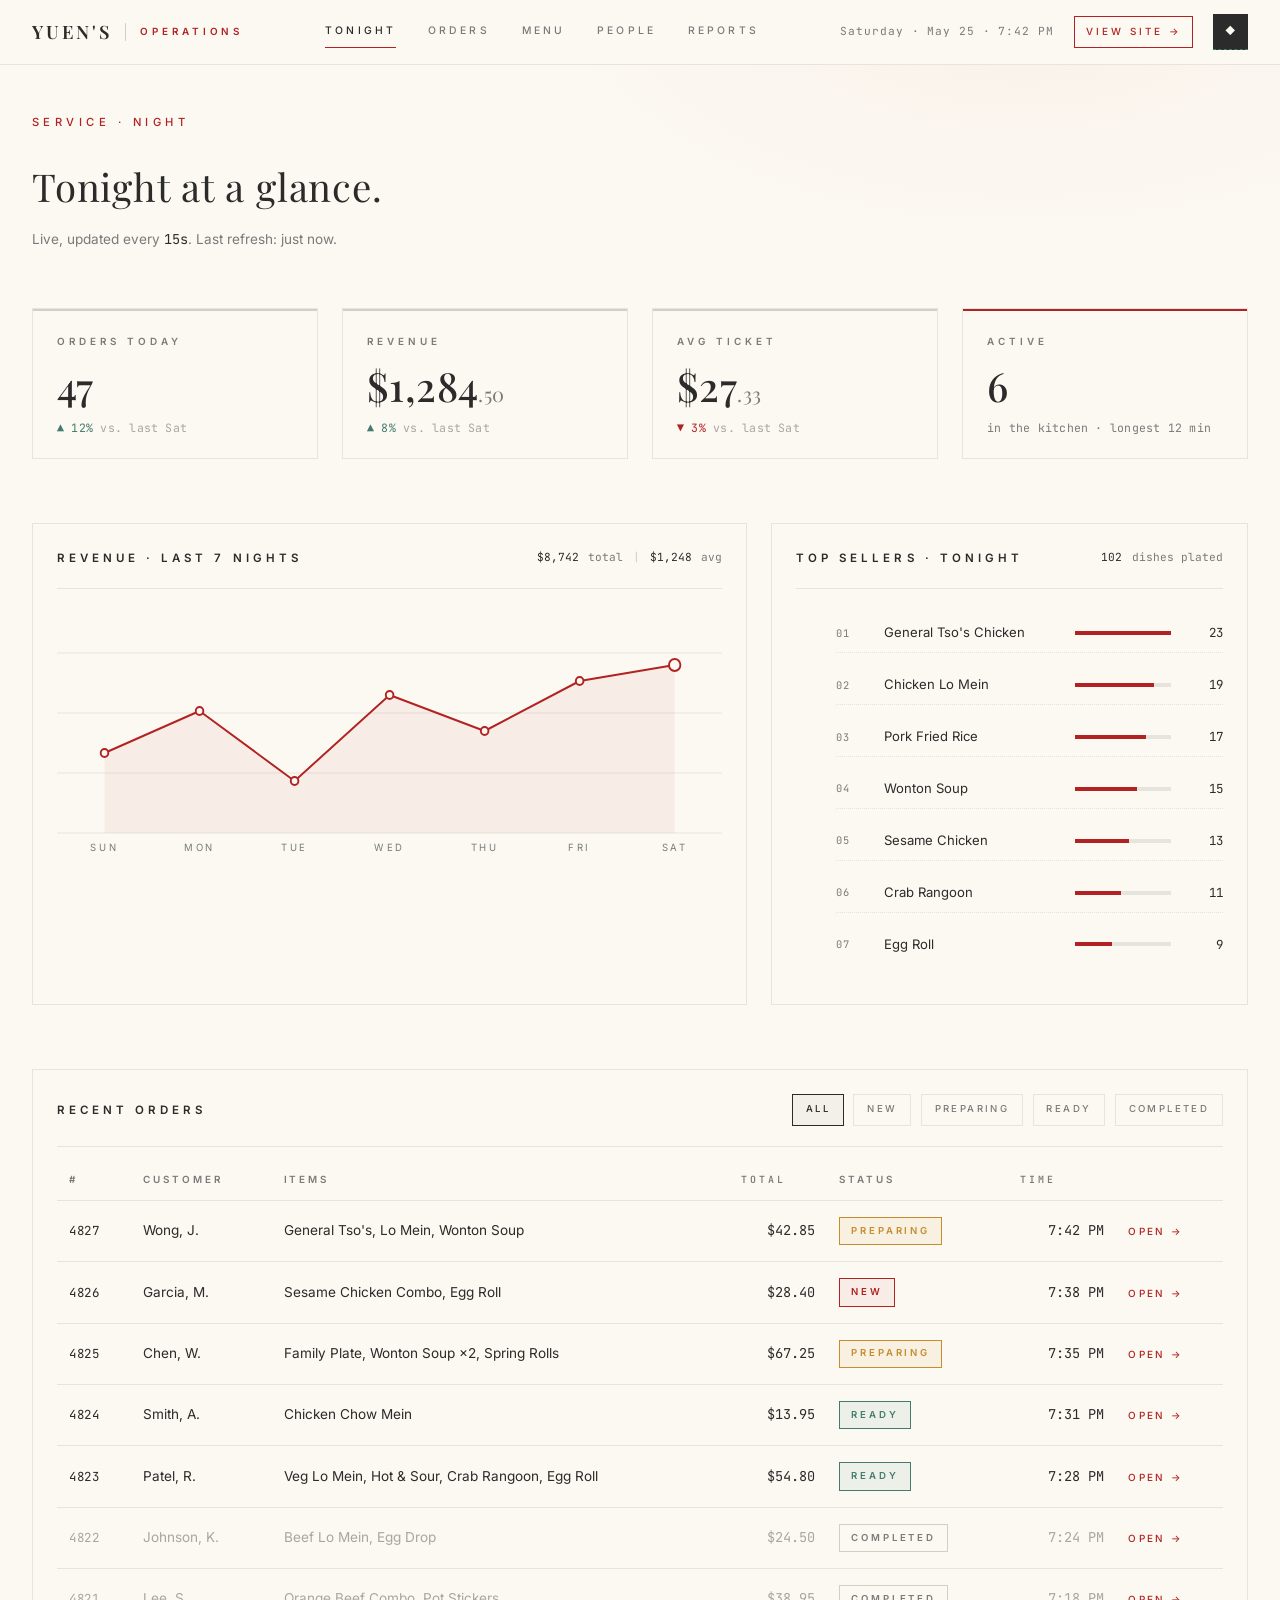
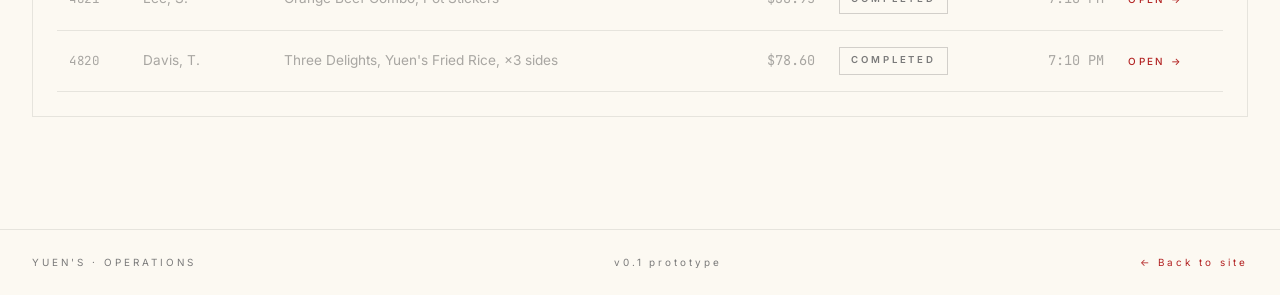
==== commit c439cc6a: "Strip fabricated Yuen's backstory; use TBD placeholders only Removes invented narrative I should nev" ====
--- a/dashboard/index.html
+++ b/dashboard/index.html
@@ -35,7 +35,7 @@
       <div class="dash__meta">
         <span class="dash__date" id="js-date">Saturday · May 25 · 7:42 PM</span>
         <a href="../index.html" class="dash__view-site">VIEW SITE&nbsp;→</a>
-        <div class="dash__avatar" aria-label="Linda Yuen">LY</div>
+        <div class="dash__avatar placeholder" aria-label="Operator (placeholder)">◆</div>
       </div>
     </div>
   </header>
